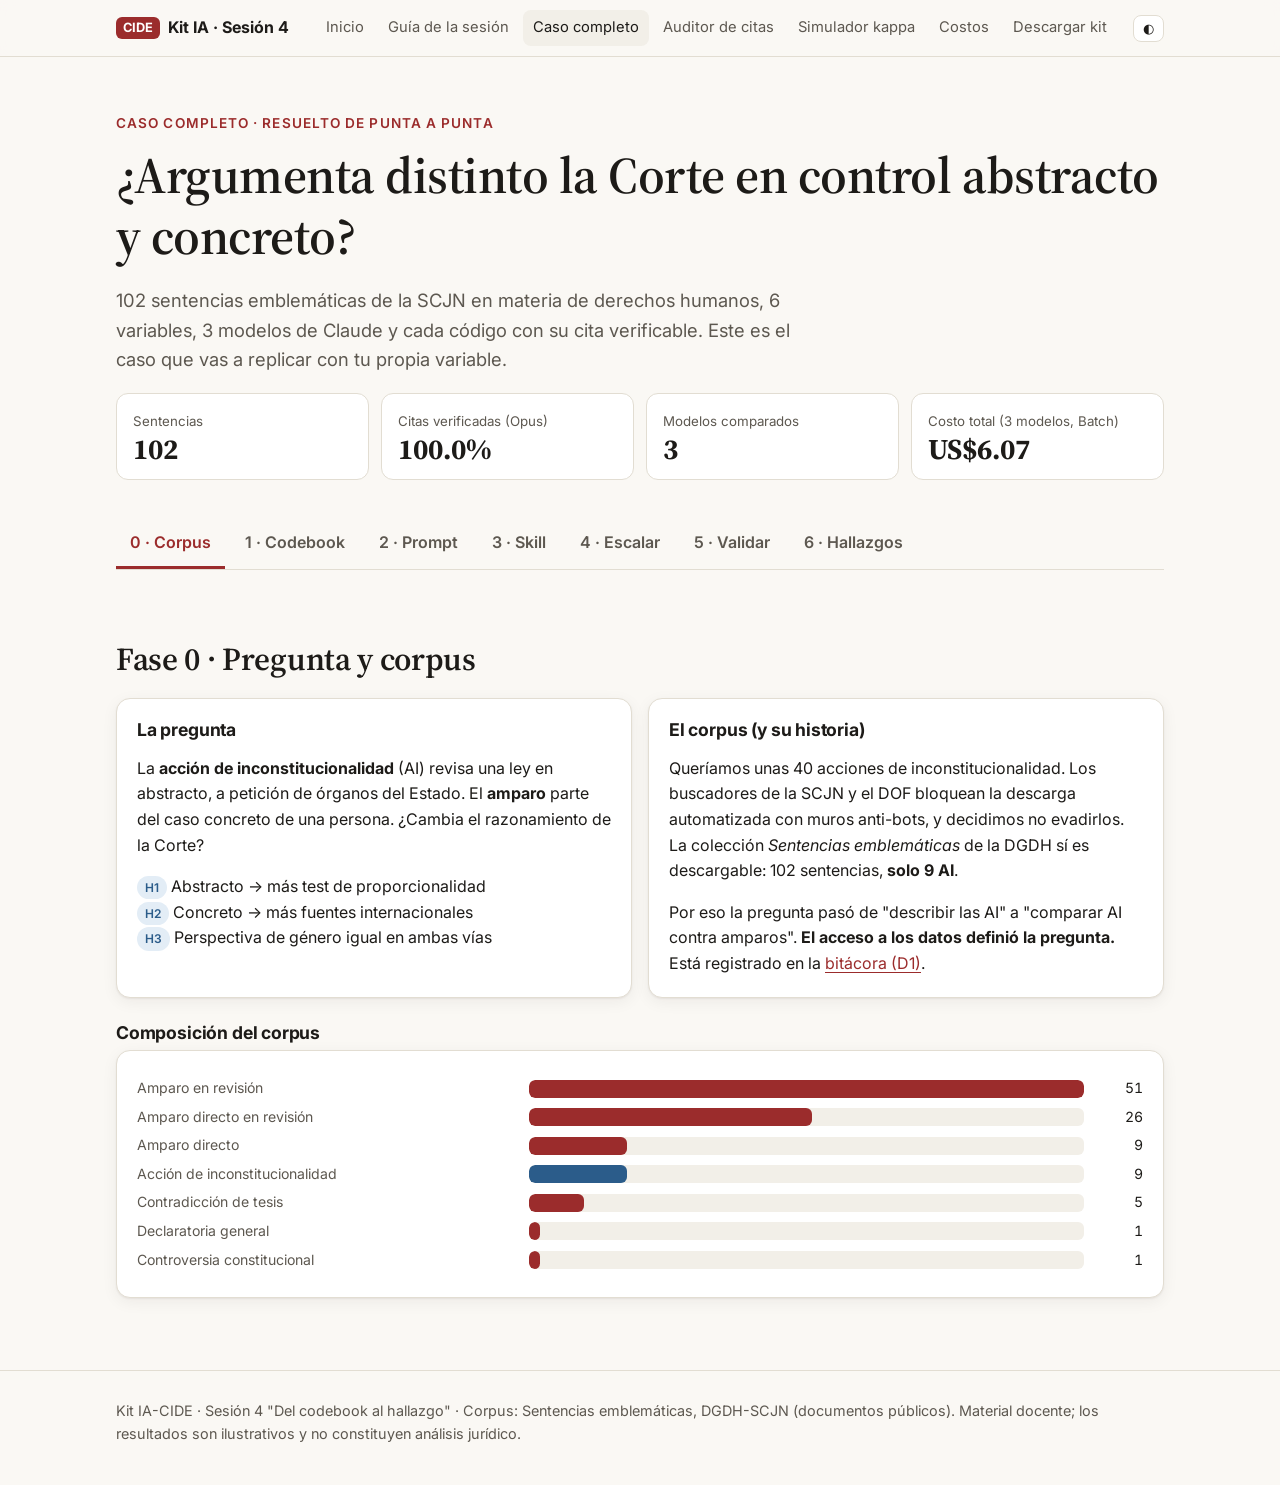
==== docs/caso.html @ 9cc6c332 "Kit IA-CIDE sesión 4: caso completo SCJN, ejercicio individual, sitio y guía para co-docente" ====
<!doctype html>
<html lang="es" data-base=".">
<head>
<meta charset="utf-8">
<meta name="viewport" content="width=device-width, initial-scale=1">
<title>Caso completo SCJN</title>
<meta name="description" content="El caso resuelto: ¿argumenta distinto la SCJN en control abstracto y concreto? De la pregunta al memo, con auditoría.">
<link href="https://fonts.googleapis.com/css2?family=Inter:wght@400;600;700&family=Source+Serif+4:wght@400;600&family=JetBrains+Mono&display=swap" rel="stylesheet">
<link rel="stylesheet" href="assets/estilo.css">
<style>
  .panel-fase[hidden] { display: none; }
  .comparar { display: grid; grid-template-columns: minmax(150px, 30%) 1fr 64px; gap: 10px; align-items: center; margin: 8px 0; }
  .par { display: grid; gap: 4px; }
  .barra-h { height: 16px; border-radius: 5px; background: var(--superficie-2); overflow: hidden; }
  .barra-h span { display: block; height: 100%; border-radius: 5px; transition: width .7s; }
  .abs { background: var(--azul); } .con { background: var(--acento); }
  .calor td.k { text-align: center; font-variant-numeric: tabular-nums; font-weight: 600; }
  .hallazgo { border-left: 4px solid var(--azul); }
  .hallazgo.invalido { border-color: var(--error); }
  .hallazgo h3 { margin-top: 0; }
  .p { font-family: var(--mono); font-size: .85rem; }
  .ley { display: flex; gap: 14px; font-size: .85rem; color: var(--texto-suave); margin: 4px 0 10px; flex-wrap: wrap; }
  .ley i { display: inline-block; width: 12px; height: 12px; border-radius: 3px; vertical-align: -1px; margin-right: 5px; }
</style>
</head>
<body>
<main class="contenedor">
  <section class="hero">
    <div class="sobre">Caso completo · resuelto de punta a punta</div>
    <h1>¿Argumenta distinto la Corte en control abstracto y concreto?</h1>
    <p class="lead">102 sentencias emblemáticas de la SCJN en materia de derechos humanos, 6 variables, 3 modelos de Claude y cada código con su cita verificable. Este es el caso que vas a replicar con tu propia variable.</p>
    <div class="metricas" id="kpis"></div>
  </section>

  <div class="pestanas" role="tablist" id="tabs"></div>

  <section class="panel-fase" data-fase="0" role="tabpanel">
    <h2>Fase 0 · Pregunta y corpus</h2>
    <div class="rejilla-2">
      <div class="tarjeta"><h3>La pregunta</h3><p>La <strong>acción de inconstitucionalidad</strong> (AI) revisa una ley en abstracto, a petición de órganos del Estado. El <strong>amparo</strong> parte del caso concreto de una persona. ¿Cambia el razonamiento de la Corte?</p>
        <p><span class="etiqueta azul">H1</span> Abstracto → más test de proporcionalidad<br><span class="etiqueta azul">H2</span> Concreto → más fuentes internacionales<br><span class="etiqueta azul">H3</span> Perspectiva de género igual en ambas vías</p></div>
      <div class="tarjeta"><h3>El corpus (y su historia)</h3><p>Queríamos unas 40 acciones de inconstitucionalidad. Los buscadores de la SCJN y el DOF bloquean la descarga automatizada con muros anti-bots, y decidimos no evadirlos. La colección <em>Sentencias emblemáticas</em> de la DGDH sí es descargable: 102 sentencias, <strong>solo 9 AI</strong>.</p>
        <p>Por eso la pregunta pasó de "describir las AI" a "comparar AI contra amparos". <strong>El acceso a los datos definió la pregunta.</strong> Está registrado en la <a href="https://github.com/benjov/kit-ia-cide/blob/main/auditoria/bitacora-decisiones.md">bitácora (D1)</a>.</p></div>
    </div>
    <h3>Composición del corpus</h3>
    <div class="tarjeta" id="composicion"></div>
  </section>

  <section class="panel-fase" data-fase="1" role="tabpanel" hidden>
    <h2>Fase 1 · Codebook (Chat)</h2>
    <p>Lo diseñamos en un Proyecto de Claude: subimos 5 resúmenes, le pedimos categorías y luego le pedimos que actuara como <em>codificador escéptico</em> buscando ambigüedades. Resultado: <a href="https://github.com/benjov/kit-ia-cide/blob/main/caso-completo/01-codebook.md">codebook v1.0</a>.</p>
    <div class="tabla-env"><table>
      <thead><tr><th>Variable</th><th>Pregunta</th><th>Códigos</th><th>Hipótesis</th></tr></thead>
      <tbody>
        <tr><td><code>promovente</code></td><td>¿Quién llevó el asunto a la Corte?</td><td>persona, colectivo, órgano autónomo, fiscalía, actor político, autoridad</td><td>control de calidad</td></tr>
        <tr><td><code>resultado</code></td><td>¿Se protege el derecho invocado?</td><td>protege, no protege, mixto, otro</td><td>—</td></tr>
        <tr><td><code>derecho_principal</code></td><td>¿Qué derecho organiza el caso?</td><td>13 categorías</td><td>—</td></tr>
        <tr><td><code>fuentes_internacionales</code></td><td>¿Se apoya en fuentes internacionales?</td><td>ninguna, tratados, Corte IDH, otra</td><td>H2</td></tr>
        <tr><td><code>proporcionalidad</code></td><td>¿Aplica un test por etapas?</td><td>sí, no</td><td>H1</td></tr>
        <tr><td><code>perspectiva_genero</code></td><td>¿La declara como método?</td><td>sí, no</td><td>H3</td></tr>
      </tbody></table></div>
    <div class="aviso info">Cada código exige una <strong>cita literal</strong> de 5 a 40 palabras. Es lo que hace auditable todo lo demás.</div>
  </section>

  <section class="panel-fase" data-fase="2" role="tabpanel" hidden>
    <h2>Fase 2 · Prototipo del prompt (Workbench)</h2>
    <div class="rejilla-2">
      <div class="tarjeta"><h3>Qué hicimos</h3><ol><li>System prompt con el codebook como variable.</li><li>Salida forzada a JSON con un esquema (cada variable: código, cita, confianza).</li><li>Prueba con 3 documentos difíciles y los tres modelos.</li><li>Medimos tokens: unos 19,000 de entrada y 1,750 de salida por documento.</li><li><em>Get code</em> → el mismo prompt pasó a <code>scripts/codificar_api.py</code>.</li></ol></div>
      <div class="tarjeta"><h3>El caso que nos enseñó algo</h3><p>En la <strong>AI 148/2017</strong> (aborto), la Corte valida un artículo e invalida otros. La regla del codebook dice <code>mixto</code>. Opus lo aplicó y explicó en su nota por qué no era <code>protege</code>. Ese documento quedó como caso de prueba permanente.</p>
        <p><a href="herramientas/auditor.html#AI-148-2017|claude-opus-5-5">Verlo en el auditor →</a></p></div>
    </div>
  </section>

  <section class="panel-fase" data-fase="3" role="tabpanel" hidden>
    <h2>Fase 3 · Skill</h2>
    <p>El prompt, el codebook y los scripts de auditoría se empaquetaron en el skill <code>codificador-scjn</code>. Lo importante: el skill <strong>no solo codifica, también se audita</strong>. Al terminar corre <code>verificar_citas.py</code>, corrige las citas que no encuentra y reporta el % antes y después.</p>
    <div class="tarjeta" style="font-family:var(--mono);font-size:.85rem;white-space:pre-wrap">codificador-scjn/
├── SKILL.md              ← cuándo activarse + procedimiento + auditoría
├── referencias/codebook.md
└── scripts/
    ├── verificar_citas.py
    └── calcular_acuerdo.py</div>
  </section>

  <section class="panel-fase" data-fase="4" role="tabpanel" hidden>
    <h2>Fase 4 · Escalar: tres modelos, 102 documentos</h2>
    <p>Para el caso usamos la <strong>Batch API</strong> (50% más barata). En la sesión harás lo mismo con Cowork sobre 20 documentos.</p>
    <div class="tabla-env"><table><thead><tr><th>Modelo</th><th class="num">Documentos</th><th class="num">Citas verificadas</th><th class="num">Códigos con confianza baja</th><th class="num">Costo real (Batch)</th></tr></thead><tbody id="t-modelos"></tbody></table></div>
    <h3>¿Coinciden los modelos entre sí? (kappa, 102 documentos)</h3>
    <div class="tabla-env"><table class="calor"><thead id="h-entre"></thead><tbody id="t-entre"></tbody></table></div>
    <p style="font-size:.9rem;color:var(--texto-suave)">Haiku codificó 99 de 102 documentos: en 3, la respuesta se truncó por exceder el límite de tokens (<a href="https://github.com/benjov/kit-ia-cide/blob/main/auditoria/bitacora-decisiones.md">bitácora D11</a>). Revisa siempre el <code>stop_reason</code>.</p>
    <p style="font-size:.9rem;color:var(--texto-suave)">El acuerdo entre modelos <strong>no</strong> es validación: dos modelos pueden equivocarse igual. Sirve para detectar variables frágiles, las que dependen del modelo que elijas.</p>
  </section>

  <section class="panel-fase" data-fase="5" role="tabpanel" hidden>
    <h2>Fase 5 · Validación contra la referencia humana</h2>
    <div class="aviso"><strong>⚠️ Codificación humana SIMULADA.</strong> Para este ejercicio didáctico, la referencia "humana" (20 documentos) se generó con un procedimiento documentado: parte de los códigos de Opus e introduce desacuerdos plausibles, con más probabilidad donde Claude declaró baja confianza (<a href="https://github.com/benjov/kit-ia-cide/blob/main/scripts/simular_codificacion_humana.py">script</a>). Por eso el kappa de Opus está <strong>inflado por construcción</strong>. En tu ejercicio, la referencia es real: la haces tú, a ciegas, antes de ver a Claude.</div>
    <h3>Kappa de cada modelo contra la referencia (n = 20)</h3>
    <div class="ley"><span><i style="background:var(--ok)"></i>≥ 0.61 se reporta</span><span><i style="background:var(--alerta)"></i>0.41–0.60 con advertencia</span><span><i style="background:var(--error)"></i>&lt; 0.41 no se reporta</span></div>
    <div class="tabla-env"><table class="calor"><thead id="h-ref"></thead><tbody id="t-ref"></tbody></table></div>
    <div class="tarjeta" style="margin-top:16px"><h3>Decisión que tomamos</h3><p><code>proporcionalidad</code> no pasa el umbral fijado <em>antes</em> de ver resultados. Al revisar los desacuerdos, las notas del propio Claude señalaban la ambigüedad: en la AI 25/2016, la AI 87/2015 y la AI 54/2018, la Corte <strong>enuncia</strong> los estándares de necesidad y proporcionalidad, pero <strong>no aplica un test por etapas</strong>. ¿Eso cuenta como "sí"? El codebook v1.0 no lo decía. Se agregó una regla (v1.1), que <strong>debe validarse con una muestra nueva</strong> antes de reportar H1.</p></div>
    <div class="tarjeta" style="margin-top:16px"><h3>🔎 La auditoría también encontró errores en la fuente</h3><p>Al codificar, Opus advirtió en sus notas que la carátula oficial del resumen de la <strong>AI 35/2014</strong> cita "Acción de Inconstitucionalidad 22/2016… 2 de octubre de 2019", que es otro caso. La de la <strong>AI 148/2017</strong> fecha la sentencia en 2017, aunque se emitió en 2021. Lo verificamos: es cierto. <strong>Los documentos oficiales también tienen errores</strong>, y un flujo con citas verificables los saca a la luz.</p></div>
  </section>

  <section class="panel-fase" data-fase="6" role="tabpanel" hidden id="hallazgos">
    <h2>Fase 6 · Hallazgos</h2>
    <p>Opus 5.5, 9 acciones de inconstitucionalidad (control abstracto) contra 86 amparos (control concreto). Prueba exacta de Fisher bilateral.</p>
    <div class="ley"><span><i class="abs"></i>Abstracto (AI, n = 9)</span><span><i class="con"></i>Concreto (amparos, n = 86)</span></div>
    <div class="rejilla-2" id="hallazgos-g"></div>
    <div class="aviso"><strong>Límites que van en el memo:</strong> (1) el corpus es una <em>selección</em> de la SCJN, no una muestra aleatoria; (2) solo 9 AI: cada caso mueve la proporción 11 puntos; (3) se codifica el <em>resumen</em>, no la sentencia; (4) la referencia humana es simulada.</div>
    <p><a class="boton sec" href="https://github.com/benjov/kit-ia-cide/blob/main/caso-completo/06-memo-metodologico.md">Leer el memo metodológico →</a></p>
  </section>
</main>
<script src="assets/comun.js"></script>
<script>
const $ = id => document.getElementById(id);
const FASES = ["0 · Corpus", "1 · Codebook", "2 · Prompt", "3 · Skill", "4 · Escalar", "5 · Validar", "6 · Hallazgos"];
const VN = { promovente: "Promovente", resultado: "Resultado", derecho_principal: "Derecho principal", fuentes_internacionales: "Fuentes internac.", proporcionalidad: "Proporcionalidad", perspectiva_genero: "Persp. de género" };
$("tabs").innerHTML = FASES.map((f, i) => `<button role="tab" type="button" data-i="${i}" aria-selected="${i === 0}">${f}</button>`).join("");
function abrir(i) {
  document.querySelectorAll("[role=tab]").forEach(b => b.setAttribute("aria-selected", b.dataset.i == i));
  document.querySelectorAll(".panel-fase").forEach(p => (p.hidden = p.dataset.fase != i));
}
$("tabs").addEventListener("click", e => { if (e.target.dataset.i) { abrir(e.target.dataset.i); history.replaceState(null, "", "#f" + e.target.dataset.i); } });
if (location.hash === "#hallazgos") abrir(6); else if (/^#f\d$/.test(location.hash)) abrir(location.hash[2]);

const color = k => k >= .61 ? "var(--ok-suave)" : k >= .41 ? "var(--alerta-suave)" : "var(--error-suave)";
KIT.json("data/resumen.json").then(R => {
  const op = R.modelos.find(m => m.id === "claude-opus-5-5");
  const costo = R.modelos.reduce((s, m) => s + (m.costo_usd || 0), 0);
  $("kpis").innerHTML = `
    <div class="metrica"><small>Sentencias</small><b>102</b></div>
    <div class="metrica"><small>Citas verificadas (Opus)</small><b>${KIT.pct(op.pct_citas, 1)}</b></div>
    <div class="metrica"><small>Modelos comparados</small><b>${R.modelos.length}</b></div>
    <div class="metrica"><small>Costo total (3 modelos, Batch)</small><b>US$${costo.toFixed(2)}</b></div>`;
  // Composición
  const comp = {}; Object.values(R.distribuciones.resultado).forEach(() => {});
  KIT.json("data/codificaciones.json").then(C => {
    const n = {}; Object.values(C.docs).forEach(d => (n[d.tipo] = (n[d.tipo] || 0) + 1));
    const nom = { AR: "Amparo en revisión", ADR: "Amparo directo en revisión", AD: "Amparo directo", AI: "Acción de inconstitucionalidad", CT: "Contradicción de tesis", CC: "Controversia constitucional", DGI: "Declaratoria general" };
    KIT.barras($("composicion"), Object.entries(n).sort((a, b) => b[1] - a[1]).map(([k, v]) => ({ etiqueta: nom[k] || k, valor: v, color: k === "AI" ? "var(--azul)" : "var(--acento)" })));
  });
  // Modelos
  $("t-modelos").innerHTML = R.modelos.map(m => `<tr><td>${m.nombre}</td><td class="num">${m.n}</td>
    <td class="num">${m.citas_ok}/${m.citas_ok + m.citas_mal} <span class="etiqueta ${m.pct_citas >= .95 ? "ok" : "error"}">${KIT.pct(m.pct_citas, 1)}</span></td>
    <td class="num">${m.confianza_baja}</td><td class="num">${m.costo_usd != null ? "US$" + m.costo_usd.toFixed(2) : "—"}</td></tr>`).join("");
  // Entre modelos
  const vars = Object.keys(VN);
  const pares = [...new Set(R.acuerdo_entre_modelos.map(x => x.par))];
  $("h-entre").innerHTML = `<tr><th>Par</th>${vars.map(v => `<th>${VN[v]}</th>`).join("")}</tr>`;
  $("t-entre").innerHTML = pares.map(p => `<tr><td>${p}</td>${vars.map(v => { const x = R.acuerdo_entre_modelos.find(a => a.par === p && a.variable === v); return `<td class="k" style="background:${color(x.kappa)}" title="acuerdo ${KIT.pct(x.acuerdo)}">${x.kappa.toFixed(2)}</td>`; }).join("")}</tr>`).join("");
  // Vs referencia
  const mods = [...new Set(R.kappa_vs_referencia.map(x => x.modelo))];
  $("h-ref").innerHTML = `<tr><th>Modelo</th>${vars.map(v => `<th>${VN[v]}</th>`).join("")}</tr>`;
  $("t-ref").innerHTML = mods.map(m => `<tr><td>${m}</td>${vars.map(v => { const x = R.kappa_vs_referencia.find(a => a.modelo === m && a.variable === v); return `<td class="k" style="background:${color(x.kappa)}" title="acuerdo ${KIT.pct(x.acuerdo)}">${x.kappa.toFixed(2)}</td>`; }).join("")}</tr>`).join("");
  // Hallazgos
  const kOpus = v => R.kappa_vs_referencia.find(a => a.modelo === "Opus 5.5" && a.variable === v).kappa;
  const H = { proporcionalidad: "H1", fuentes_internacionales: "H2", perspectiva_genero: "H3", resultado: "—" };
  $("hallazgos-g").innerHTML = R.hallazgos.map(h => {
    const pa = h.abstracto.si / h.abstracto.n, pc = h.concreto.si / h.concreto.n, k = kOpus(h.variable), valida = k >= .61, adv = k >= .41 && k < .61;
    const lectura = !valida && !adv ? `❌ <strong>No se reporta</strong>: κ = ${k.toFixed(2)} &lt; 0.41. La diferencia es "significativa", pero la medición no es confiable.`
      : h.p_fisher < .05 ? `Diferencia estadísticamente significativa (p = ${h.p_fisher.toFixed(3)}).`
      : `Sin evidencia suficiente de diferencia (p = ${h.p_fisher.toFixed(3)}); con 9 AI la potencia es baja.`;
    return `<div class="tarjeta hallazgo ${!valida && !adv ? "invalido" : ""}">
      <h3><span class="etiqueta azul">${H[h.variable]}</span> ${h.etiqueta}</h3>
      <div class="comparar"><span>Abstracto</span><div class="barra-h"><span class="abs" style="width:${pa * 100}%"></span></div><b>${KIT.pct(pa)}</b></div>
      <div class="comparar"><span>Concreto</span><div class="barra-h"><span class="con" style="width:${pc * 100}%"></span></div><b>${KIT.pct(pc)}</b></div>
      <p class="p">${h.abstracto.si}/${h.abstracto.n} vs ${h.concreto.si}/${h.concreto.n} · Fisher p = ${h.p_fisher.toFixed(3)} · κ(Opus vs ref.) = ${k.toFixed(2)}</p>
      <p>${lectura}</p></div>`;
  }).join("");
}).catch(e => { $("kpis").innerHTML = `<div class="aviso">No se pudieron cargar los datos (${e.message}). Abre el sitio desde un servidor: <code>python -m http.server</code> en <code>docs/</code>.</div>`; });
</script>
</body>
</html>
---- docs/assets/estilo.css ----
/* Kit IA-CIDE · sistema visual compartido */
:root {
  --fondo: #faf8f4;
  --superficie: #ffffff;
  --superficie-2: #f2efe8;
  --texto: #1d1b18;
  --texto-suave: #5d5850;
  --borde: #e2ddd2;
  --acento: #9b2c2c;        /* guinda institucional */
  --acento-suave: #f6e7e4;
  --ok: #2f6b3f;
  --ok-suave: #e3f0e6;
  --alerta: #a35f00;
  --alerta-suave: #fbefd9;
  --error: #b42318;
  --error-suave: #fde8e6;
  --azul: #2b5c8a;
  --azul-suave: #e3edf6;
  --radio: 14px;
  --sombra: 0 1px 2px rgba(30, 25, 15, .06), 0 4px 16px rgba(30, 25, 15, .06);
  --fuente: "Inter", system-ui, -apple-system, "Segoe UI", sans-serif;
  --serif: "Source Serif 4", Georgia, serif;
  --mono: "JetBrains Mono", ui-monospace, Menlo, monospace;
  color-scheme: light;
}
@media (prefers-color-scheme: dark) {
  :root:not([data-theme="light"]) {
    --fondo: #16140f; --superficie: #1f1c17; --superficie-2: #29251e; --texto: #f1ece2; --texto-suave: #b3ab9c;
    --borde: #3a352c; --acento: #e0837a; --acento-suave: #3a201d; --ok: #7cc48f; --ok-suave: #1d3324;
    --alerta: #e9b05a; --alerta-suave: #3a2c14; --error: #f08a80; --error-suave: #3d1d1a; --azul: #8cb8e3; --azul-suave: #1b2a3a;
    --sombra: 0 1px 2px rgba(0,0,0,.4), 0 4px 16px rgba(0,0,0,.3); color-scheme: dark;
  }
}
:root[data-theme="dark"] {
  --fondo: #16140f; --superficie: #1f1c17; --superficie-2: #29251e; --texto: #f1ece2; --texto-suave: #b3ab9c;
  --borde: #3a352c; --acento: #e0837a; --acento-suave: #3a201d; --ok: #7cc48f; --ok-suave: #1d3324;
  --alerta: #e9b05a; --alerta-suave: #3a2c14; --error: #f08a80; --error-suave: #3d1d1a; --azul: #8cb8e3; --azul-suave: #1b2a3a;
  --sombra: 0 1px 2px rgba(0,0,0,.4), 0 4px 16px rgba(0,0,0,.3); color-scheme: dark;
}

* { box-sizing: border-box; }
html { -webkit-text-size-adjust: 100%; }
body { margin: 0; background: var(--fondo); color: var(--texto); font: 16px/1.6 var(--fuente); }
a { color: var(--acento); text-underline-offset: 3px; }
img, svg { max-width: 100%; }
code, kbd { font-family: var(--mono); font-size: .88em; background: var(--superficie-2); padding: .1em .35em; border-radius: 5px; }
h1, h2, h3 { line-height: 1.2; letter-spacing: -.01em; }
h1 { font-family: var(--serif); font-size: clamp(2rem, 5vw, 3.2rem); font-weight: 600; margin: .2em 0 .3em; }
h2 { font-family: var(--serif); font-size: clamp(1.45rem, 3vw, 2rem); font-weight: 600; margin: 2.2em 0 .6em; }
h3 { font-size: 1.1rem; margin: 1.4em 0 .4em; }

.contenedor { max-width: 1080px; margin: 0 auto; padding: 0 16px; }
.angosto { max-width: 760px; }

/* Barra superior */
.barra { position: sticky; top: 0; z-index: 10; background: color-mix(in srgb, var(--fondo) 88%, transparent); backdrop-filter: blur(8px); border-bottom: 1px solid var(--borde); }
.barra .contenedor { display: flex; align-items: center; gap: 16px; min-height: 56px; flex-wrap: wrap; }
.marca { font-weight: 700; color: var(--texto); text-decoration: none; display: flex; align-items: center; gap: 8px; }
.marca span { background: var(--acento); color: #fff; border-radius: 6px; padding: 1px 7px; font-size: .8rem; }
.nav { display: flex; gap: 4px; flex-wrap: wrap; margin-left: auto; }
.nav a { color: var(--texto-suave); text-decoration: none; padding: 6px 10px; border-radius: 8px; font-size: .92rem; }
.nav a:hover, .nav a[aria-current="page"] { background: var(--superficie-2); color: var(--texto); }
.tema { border: 1px solid var(--borde); background: var(--superficie); color: var(--texto); border-radius: 8px; padding: 5px 9px; cursor: pointer; }

/* Bloques */
.hero { padding: 56px 0 24px; }
.sobre { color: var(--acento); font-weight: 600; font-size: .85rem; text-transform: uppercase; letter-spacing: .08em; }
.lead { font-size: 1.15rem; color: var(--texto-suave); max-width: 680px; }
.tarjeta { background: var(--superficie); border: 1px solid var(--borde); border-radius: var(--radio); padding: 20px; box-shadow: var(--sombra); }
.rejilla { display: grid; gap: 16px; grid-template-columns: repeat(auto-fit, minmax(240px, 1fr)); }
.rejilla-2 { display: grid; gap: 16px; grid-template-columns: repeat(auto-fit, minmax(320px, 1fr)); }
.tarjeta h3 { margin-top: 0; }
.tarjeta p:last-child { margin-bottom: 0; }
.etiqueta { display: inline-block; font-size: .75rem; font-weight: 600; padding: 2px 8px; border-radius: 99px; background: var(--superficie-2); color: var(--texto-suave); }
.etiqueta.ok { background: var(--ok-suave); color: var(--ok); }
.etiqueta.alerta { background: var(--alerta-suave); color: var(--alerta); }
.etiqueta.error { background: var(--error-suave); color: var(--error); }
.etiqueta.azul { background: var(--azul-suave); color: var(--azul); }
.boton { display: inline-flex; align-items: center; gap: 8px; background: var(--acento); color: #fff; padding: 10px 16px; border-radius: 10px; text-decoration: none; font-weight: 600; border: 0; cursor: pointer; font: inherit; }
.boton.sec { background: var(--superficie); color: var(--texto); border: 1px solid var(--borde); }
.aviso { border-left: 4px solid var(--alerta); background: var(--alerta-suave); padding: 12px 16px; border-radius: 0 10px 10px 0; margin: 16px 0; }
.aviso.info { border-color: var(--azul); background: var(--azul-suave); }
.metricas { display: grid; grid-template-columns: repeat(auto-fit, minmax(150px, 1fr)); gap: 12px; }
.metrica { background: var(--superficie); border: 1px solid var(--borde); border-radius: 12px; padding: 14px 16px; }
.metrica b { display: block; font-size: 1.8rem; font-family: var(--serif); line-height: 1.1; }
.metrica small { color: var(--texto-suave); }

/* Tablas */
.tabla-env { overflow-x: auto; border: 1px solid var(--borde); border-radius: 12px; background: var(--superficie); }
table { border-collapse: collapse; width: 100%; font-size: .93rem; }
th, td { text-align: left; padding: 9px 12px; border-bottom: 1px solid var(--borde); vertical-align: top; }
th { background: var(--superficie-2); font-weight: 600; white-space: nowrap; }
tr:last-child td { border-bottom: 0; }
td.num, th.num { text-align: right; font-variant-numeric: tabular-nums; }

/* Formularios */
label { font-weight: 600; font-size: .92rem; display: block; margin: 12px 0 4px; }
input[type=range] { width: 100%; accent-color: var(--acento); }
select, input[type=number] { width: 100%; padding: 8px 10px; border-radius: 8px; border: 1px solid var(--borde); background: var(--superficie); color: var(--texto); font: inherit; }

/* Pestañas */
.pestanas { display: flex; gap: 6px; flex-wrap: wrap; border-bottom: 1px solid var(--borde); margin: 16px 0; }
.pestanas button { border: 0; background: none; padding: 10px 14px; color: var(--texto-suave); font: inherit; font-weight: 600; cursor: pointer; border-bottom: 3px solid transparent; }
.pestanas button[aria-selected="true"] { color: var(--acento); border-color: var(--acento); }

/* Pie */
footer { margin-top: 72px; padding: 28px 0 40px; border-top: 1px solid var(--borde); color: var(--texto-suave); font-size: .9rem; }

/* Animación de entrada */
@media (prefers-reduced-motion: no-preference) {
  .aparece { opacity: 0; transform: translateY(12px); animation: aparece .6s ease forwards; }
  @keyframes aparece { to { opacity: 1; transform: none; } }
}
@media (max-width: 600px) { .hero { padding-top: 32px; } .nav a { padding: 6px 8px; font-size: .88rem; } }
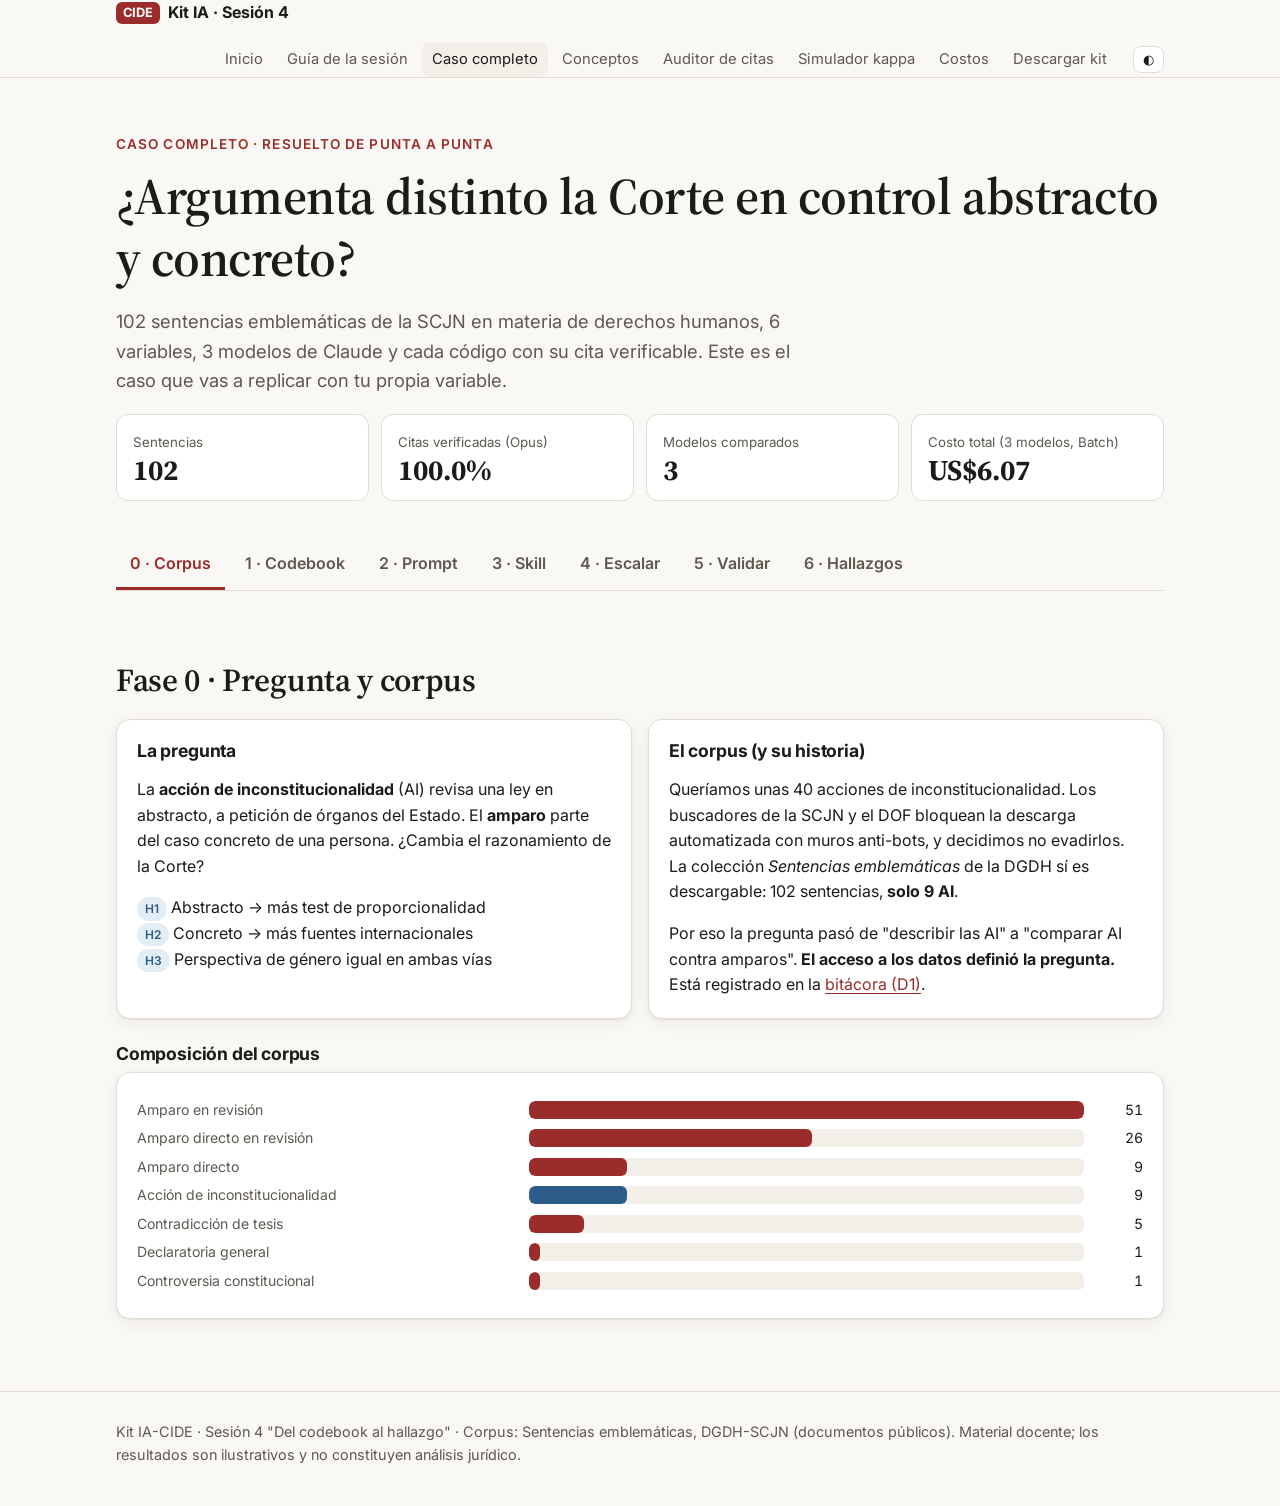
==== commit 6f9f4bf8: "Ruta solo con apps, scripts verificables desde Cowork, conceptos, métricas y diagramas - D13: la rut" ====
--- a/docs/caso.html
+++ b/docs/caso.html
@@ -65,7 +65,7 @@
   <section class="panel-fase" data-fase="2" role="tabpanel" hidden>
     <h2>Fase 2 · Prototipo del prompt (Workbench)</h2>
     <div class="rejilla-2">
-      <div class="tarjeta"><h3>Qué hicimos</h3><ol><li>System prompt con el codebook como variable.</li><li>Salida forzada a JSON con un esquema (cada variable: código, cita, confianza).</li><li>Prueba con 3 documentos difíciles y los tres modelos.</li><li>Medimos tokens: unos 19,000 de entrada y 1,750 de salida por documento.</li><li><em>Get code</em> → el mismo prompt pasó a <code>scripts/codificar_api.py</code>.</li></ol></div>
+      <div class="tarjeta"><h3>Qué hicimos</h3><ol><li>System prompt con el codebook como variable.</li><li>Salida forzada a JSON con un esquema (cada variable: código, cita, confianza).</li><li>Prueba con 3 documentos difíciles y los tres modelos.</li><li>Medimos tokens: unos 19,000 de entrada y 1,750 de salida por documento.</li><li><em>Get code</em> → el mismo prompt pasó a <code>scripts/codificar_api.py</code> (carril B; en la sesión no lo necesitas).</li></ol></div>
       <div class="tarjeta"><h3>El caso que nos enseñó algo</h3><p>En la <strong>AI 148/2017</strong> (aborto), la Corte valida un artículo e invalida otros. La regla del codebook dice <code>mixto</code>. Opus lo aplicó y explicó en su nota por qué no era <code>protege</code>. Ese documento quedó como caso de prueba permanente.</p>
         <p><a href="herramientas/auditor.html#AI-148-2017|claude-opus-5-5">Verlo en el auditor →</a></p></div>
     </div>
@@ -84,7 +84,7 @@
 
   <section class="panel-fase" data-fase="4" role="tabpanel" hidden>
     <h2>Fase 4 · Escalar: tres modelos, 102 documentos</h2>
-    <p>Para el caso usamos la <strong>Batch API</strong> (50% más barata). En la sesión harás lo mismo con Cowork sobre 20 documentos.</p>
+    <p>Para el caso usamos la <strong>Batch API</strong> (50% más barata), con código, porque comparamos 3 modelos sobre 102 documentos. En la sesión harás lo mismo con Cowork sobre 20 documentos, sin programar: Claude ejecuta la verificación de citas y el kappa dentro del skill.</p>
     <div class="tabla-env"><table><thead><tr><th>Modelo</th><th class="num">Documentos</th><th class="num">Citas verificadas</th><th class="num">Códigos con confianza baja</th><th class="num">Costo real (Batch)</th></tr></thead><tbody id="t-modelos"></tbody></table></div>
     <h3>¿Coinciden los modelos entre sí? (kappa, 102 documentos)</h3>
     <div class="tabla-env"><table class="calor"><thead id="h-entre"></thead><tbody id="t-entre"></tbody></table></div>
@@ -93,11 +93,37 @@
   </section>
 
   <section class="panel-fase" data-fase="5" role="tabpanel" hidden>
-    <h2>Fase 5 · Validación contra la referencia humana</h2>
+    <h2>Fase 5 · Validación contra la referencia humana (SIMULADA)</h2>
     <div class="aviso"><strong>⚠️ Codificación humana SIMULADA.</strong> Para este ejercicio didáctico, la referencia "humana" (20 documentos) se generó con un procedimiento documentado: parte de los códigos de Opus e introduce desacuerdos plausibles, con más probabilidad donde Claude declaró baja confianza (<a href="https://github.com/benjov/kit-ia-cide/blob/main/scripts/simular_codificacion_humana.py">script</a>). Por eso el kappa de Opus está <strong>inflado por construcción</strong>. En tu ejercicio, la referencia es real: la haces tú, a ciegas, antes de ver a Claude.</div>
     <h3>Kappa de cada modelo contra la referencia (n = 20)</h3>
     <div class="ley"><span><i style="background:var(--ok)"></i>≥ 0.61 se reporta</span><span><i style="background:var(--alerta)"></i>0.41–0.60 con advertencia</span><span><i style="background:var(--error)"></i>&lt; 0.41 no se reporta</span></div>
     <div class="tabla-env"><table class="calor"><thead id="h-ref"></thead><tbody id="t-ref"></tbody></table></div>
+    <figure class="diagrama">
+      <h4>Kappa de Opus con su intervalo de confianza del 95%, contra los umbrales del protocolo</h4>
+      <div class="bosque">
+      <div class="fila"><span><code>promovente</code></span>
+        <div class="pista" title="promovente: κ = 1.00, IC 95% [1.00, 1.00], se reporta" role="img" aria-label="promovente: κ = 1.00, IC 95% [1.00, 1.00], se reporta"><i class="umbral cero" style="left:16.7%"></i><i class="umbral" style="left:50.8%"></i><i class="umbral" style="left:67.5%"></i><i class="ic" style="left:100.0%;width:0.6%"></i><i class="pt ok" style="left:100.0%"></i></div>
+        <span class="val">κ = 1.00 · se reporta<small>IC [1.00, 1.00]</small></span></div>
+      <div class="fila"><span><code>resultado</code></span>
+        <div class="pista" title="resultado: κ = 0.75, IC 95% [0.49, 1.00], se reporta" role="img" aria-label="resultado: κ = 0.75, IC 95% [0.49, 1.00], se reporta"><i class="umbral cero" style="left:16.7%"></i><i class="umbral" style="left:50.8%"></i><i class="umbral" style="left:67.5%"></i><i class="ic" style="left:57.9%;width:42.1%"></i><i class="pt ok" style="left:78.9%"></i></div>
+        <span class="val">κ = 0.75 · se reporta<small>IC [0.49, 1.00]</small></span></div>
+      <div class="fila"><span><code>derecho_principal</code></span>
+        <div class="pista" title="derecho_principal: κ = 0.65, IC 95% [0.40, 0.85], se reporta" role="img" aria-label="derecho_principal: κ = 0.65, IC 95% [0.40, 0.85], se reporta"><i class="umbral cero" style="left:16.7%"></i><i class="umbral" style="left:50.8%"></i><i class="umbral" style="left:67.5%"></i><i class="ic" style="left:50.2%;width:37.7%"></i><i class="pt ok" style="left:70.6%"></i></div>
+        <span class="val">κ = 0.65 · se reporta<small>IC [0.40, 0.85]</small></span></div>
+      <div class="fila"><span><code>fuentes_internacionales</code></span>
+        <div class="pista" title="fuentes_internacionales: κ = 0.71, IC 95% [0.38, 0.93], se reporta" role="img" aria-label="fuentes_internacionales: κ = 0.71, IC 95% [0.38, 0.93], se reporta"><i class="umbral cero" style="left:16.7%"></i><i class="umbral" style="left:50.8%"></i><i class="umbral" style="left:67.5%"></i><i class="ic" style="left:48.3%;width:45.8%"></i><i class="pt ok" style="left:75.8%"></i></div>
+        <span class="val">κ = 0.71 · se reporta<small>IC [0.38, 0.93]</small></span></div>
+      <div class="fila"><span><code>proporcionalidad</code></span>
+        <div class="pista" title="proporcionalidad: κ = 0.40, IC 95% [-0.04, 0.79], no se reporta" role="img" aria-label="proporcionalidad: κ = 0.40, IC 95% [-0.04, 0.79], no se reporta"><i class="umbral cero" style="left:16.7%"></i><i class="umbral" style="left:50.8%"></i><i class="umbral" style="left:67.5%"></i><i class="ic" style="left:13.5%;width:69.2%"></i><i class="pt error" style="left:50.0%"></i></div>
+        <span class="val">κ = 0.40 · no se reporta<small>IC [-0.04, 0.79]</small></span></div>
+      <div class="fila"><span><code>perspectiva_genero</code></span>
+        <div class="pista" title="perspectiva_genero: κ = 1.00, IC 95% [1.00, 1.00], se reporta" role="img" aria-label="perspectiva_genero: κ = 1.00, IC 95% [1.00, 1.00], se reporta"><i class="umbral cero" style="left:16.7%"></i><i class="umbral" style="left:50.8%"></i><i class="umbral" style="left:67.5%"></i><i class="ic" style="left:100.0%;width:0.6%"></i><i class="pt ok" style="left:100.0%"></i></div>
+        <span class="val">κ = 1.00 · se reporta<small>IC [1.00, 1.00]</small></span></div>
+        <div class="fila ejes"><span></span><div class="eje"><span style="left:16.7%">0</span><span style="left:50.8%">0.41</span><span style="left:67.5%">0.61</span><span style="left:100.0%">1</span></div><span></span></div>
+      </div>
+      <div class="ley" style="margin-top:10px"><span><i style="background:var(--ok)"></i>≥ 0.61 se reporta</span><span><i style="background:var(--alerta)"></i>0.41–0.60 con advertencia</span><span><i style="background:var(--error)"></i>&lt; 0.41 no se reporta</span></div>
+      <figcaption>El punto es el kappa (n = 20, referencia SIMULADA); la línea, su IC del 95% por bootstrap; las líneas punteadas, los umbrales fijados antes de ver resultados. La decisión se toma con el punto, como dice el protocolo, pero el intervalo muestra cuánta incertidumbre hay: el de <code>proporcionalidad</code> va de −0.04 a 0.79, compatible con acuerdo nulo y con acuerdo sustancial. Un IC de [1.00, 1.00] no es certeza: con acuerdo perfecto, ninguna remuestra puede desviarse y el bootstrap no capta la incertidumbre. Con 6 documentos, como en tu ejercicio, los intervalos suelen ir de 0 a 1, y si uno de los dos usa un solo código el script no da intervalo. Son métricas de referencia: se profundizan en la sesión 5 (evaluaciones, Claude Code y Claude Science). Datos: <a href="https://github.com/benjov/kit-ia-cide/blob/main/caso-completo/05-validacion/confiabilidad-opus.csv"><code>confiabilidad-opus.csv</code></a> · <a href="conceptos.html#metricas">qué es el intervalo</a>.</figcaption>
+    </figure>
     <div class="tarjeta" style="margin-top:16px"><h3>Decisión que tomamos</h3><p><code>proporcionalidad</code> no pasa el umbral fijado <em>antes</em> de ver resultados. Al revisar los desacuerdos, las notas del propio Claude señalaban la ambigüedad: en la AI 25/2016, la AI 87/2015 y la AI 54/2018, la Corte <strong>enuncia</strong> los estándares de necesidad y proporcionalidad, pero <strong>no aplica un test por etapas</strong>. ¿Eso cuenta como "sí"? El codebook v1.0 no lo decía. Se agregó una regla (v1.1), que <strong>debe validarse con una muestra nueva</strong> antes de reportar H1.</p></div>
     <div class="tarjeta" style="margin-top:16px"><h3>🔎 La auditoría también encontró errores en la fuente</h3><p>Al codificar, Opus advirtió en sus notas que la carátula oficial del resumen de la <strong>AI 35/2014</strong> cita "Acción de Inconstitucionalidad 22/2016… 2 de octubre de 2019", que es otro caso. La de la <strong>AI 148/2017</strong> fecha la sentencia en 2017, aunque se emitió en 2021. Lo verificamos: es cierto. <strong>Los documentos oficiales también tienen errores</strong>, y un flujo con citas verificables los saca a la luz.</p></div>
   </section>
--- a/docs/assets/estilo.css
+++ b/docs/assets/estilo.css
@@ -112,3 +112,112 @@
   @keyframes aparece { to { opacity: 1; transform: none; } }
 }
 @media (max-width: 600px) { .hero { padding-top: 32px; } .nav a { padding: 6px 8px; font-size: .88rem; } }
+
+/* ---------- Diagramas explicativos (HTML/CSS y SVG con los colores del tema) ---------- */
+.diagrama { margin: 20px 0; background: var(--superficie); border: 1px solid var(--borde); border-radius: var(--radio); padding: 18px; }
+.diagrama > h4 { margin: 0 0 12px; font-size: .95rem; }
+.diagrama figcaption { font-size: .88rem; color: var(--texto-suave); margin-top: 14px; line-height: 1.5; }
+.cadena { display: flex; align-items: center; gap: 4px; }
+.cadena .nodo { flex: 1 1 0; min-width: 0; align-self: stretch; background: var(--superficie-2); border: 1px solid var(--borde); border-radius: 10px; padding: 10px; font-size: .84rem; line-height: 1.38; }
+.cadena .nodo b { display: block; font-size: .92rem; margin-bottom: 2px; }
+.cadena .nodo.acento { border-color: var(--acento); background: var(--acento-suave); }
+.cadena .nodo.ok { border-color: var(--ok); background: var(--ok-suave); }
+.cadena .nodo.azul { border-color: var(--azul); background: var(--azul-suave); }
+.cadena .fl { flex: 0 0 auto; width: 74px; color: var(--texto-suave); font-size: .74rem; line-height: 1.25; text-align: center; }
+.cadena .fl::before { content: "→"; display: block; font-size: 1.35rem; line-height: 1.1; color: var(--acento); }
+.donde { display: inline-block; font-size: .7rem; font-weight: 600; padding: 1px 7px; border-radius: 99px; background: var(--superficie); border: 1px solid var(--borde); color: var(--texto-suave); margin-bottom: 6px; }
+.archivo { display: inline-block; font-family: var(--mono); font-size: .74rem; background: var(--superficie); border: 1px dashed var(--texto-suave); border-radius: 6px; padding: 1px 6px; margin-top: 6px; word-break: break-all; }
+.chk { display: block; margin-top: 6px; font-size: .76rem; color: var(--ok); font-weight: 600; }
+.chk.no { color: var(--alerta); }
+.regreso { margin-top: 10px; border: 1px dashed var(--acento); border-radius: 10px; padding: 8px 12px; font-size: .84rem; color: var(--texto); background: color-mix(in srgb, var(--acento-suave) 50%, transparent); }
+.regreso::before { content: "↺ "; color: var(--acento); font-weight: 700; }
+.carriles { display: grid; grid-template-columns: 1fr 1fr; gap: 12px; }
+.carril { border: 1px solid var(--borde); border-radius: 10px; padding: 12px; background: var(--superficie-2); font-size: .86rem; }
+.carril h5 { margin: 0 0 6px; font-size: .9rem; }
+.converge { text-align: center; margin: 6px 0 0; color: var(--acento); font-size: 1.3rem; line-height: 1; }
+.docs20 { display: grid; grid-template-columns: repeat(10, 1fr); gap: 4px; max-width: 360px; margin: 8px 0; }
+.docs20 i { aspect-ratio: 3/4; border-radius: 3px; background: var(--superficie); border: 1px solid var(--texto-suave); }
+.docs20 i.mano { background: var(--azul); border-color: var(--azul); }
+.docs20 i.prueba { background: var(--acento-suave); border-color: var(--acento); }
+.ley-d { display: flex; flex-wrap: wrap; gap: 6px 14px; font-size: .78rem; color: var(--texto-suave); }
+.ley-d i { display: inline-block; width: 11px; height: 14px; border-radius: 2px; vertical-align: -2px; margin-right: 4px; border: 1px solid var(--texto-suave); background: var(--superficie); }
+.ley-d i.mano { background: var(--azul); border-color: var(--azul); }
+.ley-d i.prueba { background: var(--acento-suave); border-color: var(--acento); }
+/* barra de descomposición del acuerdo (kappa) */
+.barra-k { display: flex; height: 40px; border-radius: 8px; overflow: hidden; border: 1px solid var(--borde); font-size: .76rem; font-weight: 600; }
+.barra-k span { display: flex; align-items: center; justify-content: center; text-align: center; padding: 0 4px; line-height: 1.15; overflow: hidden; }
+.barra-k .azar { background: var(--superficie-2); color: var(--texto-suave); background-image: repeating-linear-gradient(45deg, transparent 0 6px, color-mix(in srgb, var(--texto-suave) 14%, transparent) 6px 8px); }
+.barra-k .encima { background: var(--ok); color: var(--superficie); }
+.barra-k .desac { background: var(--error-suave); color: var(--error); }
+.k-fila { display: grid; grid-template-columns: 150px 1fr 96px; gap: 10px; align-items: center; margin: 10px 0; font-size: .86rem; }
+.k-fila b.k { font-family: var(--serif); font-size: 1.25rem; text-align: right; }
+/* matriz de confusión anotada */
+.matriz-c { display: grid; grid-template-columns: auto 1fr 1fr auto; gap: 4px; font-size: .84rem; max-width: 620px; }
+.matriz-c > div { padding: 9px 8px; border-radius: 8px; text-align: center; line-height: 1.3; }
+.matriz-c .enc { font-weight: 600; color: var(--texto-suave); align-self: center; }
+.matriz-c .celda { background: var(--superficie-2); border: 1px solid var(--borde); }
+.matriz-c .celda b { display: block; font-family: var(--serif); font-size: 1.4rem; }
+.matriz-c .vp { background: color-mix(in srgb, var(--ok-suave) 70%, var(--azul-suave)); border: 2px solid var(--ok); }
+.matriz-c .fp { background: var(--acento-suave); border-color: var(--acento); }
+.matriz-c .fn { background: var(--azul-suave); border-color: var(--azul); }
+.matriz-c .nota-r { text-align: left; color: var(--azul); font-size: .8rem; align-self: center; }
+.matriz-c .nota-p { color: var(--acento); font-size: .8rem; }
+/* SVG con el tema */
+.sv { width: 100%; height: auto; display: block; }
+.sv .t { fill: var(--texto); font: 600 11px var(--fuente); }
+.sv .ts { fill: var(--texto-suave); font: 10px var(--fuente); }
+.sv .aro { fill: none; stroke: var(--texto-suave); stroke-width: 1.2; }
+.sv .centro { fill: var(--acento-suave); stroke: var(--acento); stroke-width: 1.2; }
+.sv .punto { fill: var(--azul); stroke: var(--superficie); stroke-width: 1; }
+.dianas { display: grid; grid-template-columns: repeat(4, 1fr); gap: 12px; }
+.dianas figure { margin: 0; text-align: center; }
+.dianas svg { max-width: 150px; margin: 0 auto; }
+.dianas p { margin: 6px 0 0; font-size: .8rem; line-height: 1.35; }
+.dianas p b { display: block; font-size: .84rem; }
+@media (max-width: 760px) {
+  .cadena { flex-direction: column; align-items: stretch; }
+  .cadena .fl { width: auto; padding: 2px 0; }
+  .cadena .fl::before { content: "↓"; }
+  .carriles { grid-template-columns: 1fr; }
+  .dianas { grid-template-columns: repeat(2, 1fr); }
+  .k-fila { grid-template-columns: 1fr auto; }
+  .k-fila .barra-k { grid-column: 1 / -1; grid-row: 2; }
+}
+/* forest plot (kappa con IC) */
+.bosque { font-size: .84rem; }
+.bosque .fila { display: grid; grid-template-columns: 170px 1fr 150px; gap: 10px; align-items: center; min-height: 34px; }
+.bosque .pista { position: relative; height: 34px; }
+.bosque .umbral { position: absolute; top: 0; bottom: 0; width: 0; border-left: 1px dashed var(--texto-suave); opacity: .7; }
+.bosque .cero { border-left: 1px solid var(--borde); border-left-style: solid; }
+.bosque .ic { position: absolute; top: 50%; height: 2px; margin-top: -1px; background: var(--texto-suave); border-radius: 2px; }
+.bosque .pt { position: absolute; top: 50%; width: 12px; height: 12px; margin: -6px 0 0 -6px; border-radius: 50%; border: 2px solid var(--superficie); }
+.bosque .pt.ok { background: var(--ok); } .bosque .pt.alerta { background: var(--alerta); } .bosque .pt.error { background: var(--error); }
+.bosque .pista:hover .ic { background: var(--texto); height: 3px; }
+.bosque .val { font-variant-numeric: tabular-nums; color: var(--texto); }
+.bosque .val small { display: block; color: var(--texto-suave); }
+.bosque .eje { position: relative; height: 18px; font-size: .72rem; color: var(--texto-suave); }
+.bosque .eje span { position: absolute; transform: translateX(-50%); }
+@media (max-width: 760px) {
+  .bosque .fila { grid-template-columns: 1fr auto; }
+  .bosque .fila .pista, .bosque .fila .eje { grid-column: 1 / -1; grid-row: 2; }
+  .bosque .fila.ejes > span:first-child, .bosque .fila.ejes > span:last-child { display: none; }
+}
+/* cadena vertical: para cadenas largas en páginas angostas */
+.cadena.vert { flex-direction: column; align-items: stretch; gap: 0; }
+.cadena.vert .nodo { display: grid; grid-template-columns: minmax(150px, 30%) 1fr; column-gap: 14px; align-items: start; }
+.cadena.vert .nodo > .donde { grid-column: 1; justify-self: start; }
+.cadena.vert .nodo > b { grid-column: 1; }
+.cadena.vert .nodo > :not(b):not(.donde) { grid-column: 2; }
+.cadena.vert .nodo > .cuerpo { grid-row: 1 / span 3; }
+.cadena.vert .fl { width: auto; display: flex; gap: 8px; align-items: center; padding: 3px 0 3px 18px; text-align: left; }
+.cadena.vert .fl::before { content: "↓"; display: inline; }
+.archivo, .chk { overflow-wrap: anywhere; word-break: normal; }
+.k-fila b.k { white-space: nowrap; }
+@media (max-width: 760px) { .cadena.vert .nodo { grid-template-columns: 1fr; } .cadena.vert .nodo > * { grid-column: 1 !important; grid-row: auto !important; } }
+@media (max-width: 760px) {
+  .matriz-c { grid-template-columns: auto 1fr 1fr; }
+  .matriz-c .c4 { display: none; }
+  .matriz-c .nota-r { grid-column: 2 / 4; text-align: left; }
+  .matriz-c .fl-r { display: none; }
+  .matriz-c .nota-r::before { content: "↑ "; }
+}
